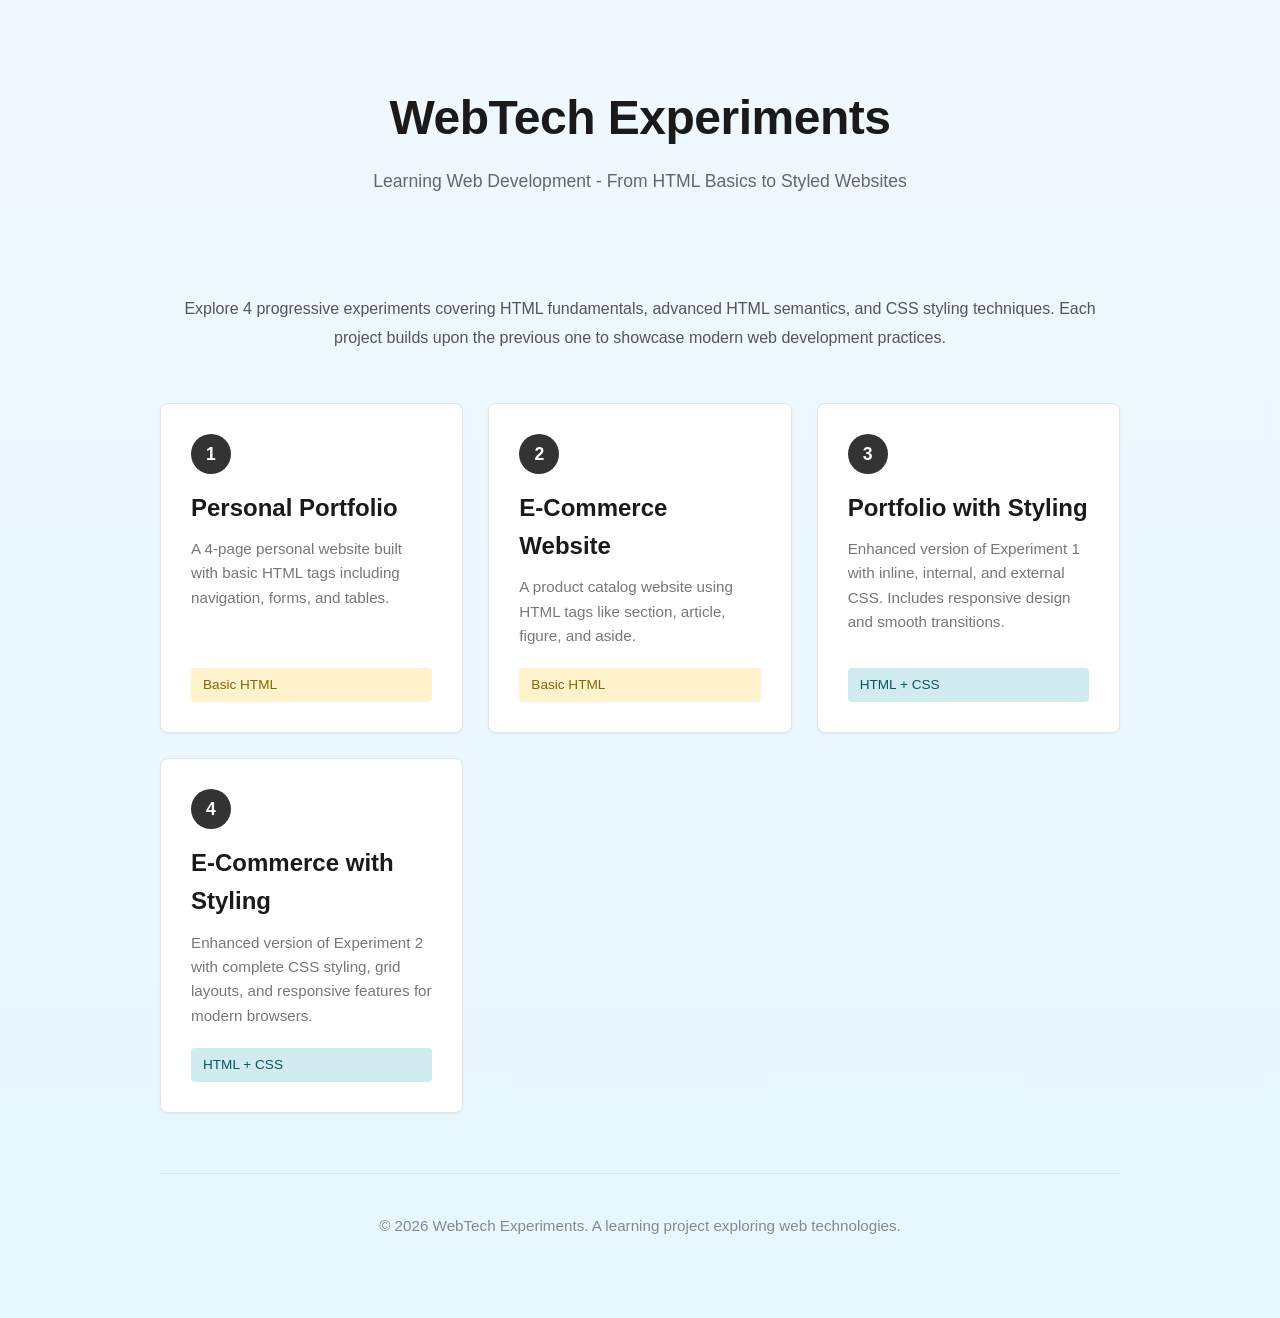
==== index.html @ 1b622135 "Rename indexMenu.html to index.html" ====
<!DOCTYPE html>
<html lang="en">

<head>
    <meta charset="UTF-8">
    <meta name="viewport" content="width=device-width, initial-scale=1.0">
    <title>WebTech Experiments</title>
    <link rel="stylesheet" href="style.css">
</head>

<body>
    <div class="container">
        <header>
            <h1>WebTech Experiments</h1>
            <p>Learning Web Development - From HTML Basics to Styled Websites</p>
        </header>

        <div class="intro">
            <p>Explore 4 progressive experiments covering HTML fundamentals, advanced HTML semantics, and CSS styling
                techniques. Each project builds upon the previous one to showcase modern web development practices.</p>
        </div>

        <section class="experiments">
            <a href="Exp1/index.html" class="experiment-card">
                <div class="experiment-number">1</div>
                <h2>Personal Portfolio</h2>
                <p>A 4-page personal website built with basic HTML tags including navigation, forms, and tables.</p>
                <span class="experiment-type html">Basic HTML</span>
            </a>

            <a href="Exp2/index.html" class="experiment-card">
                <div class="experiment-number">2</div>
                <h2>E-Commerce Website</h2>
                <p>A product catalog website using HTML tags like section, article, figure, and aside.</p>
                <span class="experiment-type html">Basic HTML</span>
            </a>

            <a href="Exp3/index.html" class="experiment-card">
                <div class="experiment-number">3</div>
                <h2>Portfolio with Styling</h2>
                <p>Enhanced version of Experiment 1 with inline, internal, and external CSS. Includes responsive design
                    and smooth transitions.</p>
                <span class="experiment-type css">HTML + CSS</span>
            </a>

            <a href="Exp4/index.html" class="experiment-card">
                <div class="experiment-number">4</div>
                <h2>E-Commerce with Styling</h2>
                <p>Enhanced version of Experiment 2 with complete CSS styling, grid layouts, and responsive features for
                    modern browsers.</p>
                <span class="experiment-type css">HTML + CSS</span>
            </a>
        </section>

        <footer>
            <p>&copy; 2026 WebTech Experiments. A learning project exploring web technologies.</p>
        </footer>
    </div>
</body>

</html>
---- style.css ----
* {
    margin: 0;
    padding: 0;
    box-sizing: border-box;
}

body {
    font-family: 'Segoe UI', Tahoma, Geneva, Verdana, sans-serif;
    background-image: linear-gradient(to bottom, #f0f8ff, #e6f7ff);
    color: #333;
    line-height: 1.6;
}

.container {
    max-width: 1000px;
    margin: 0 auto;
    padding: 40px 20px;
}

header {
    text-align: center;
    margin-bottom: 60px;
    padding: 40px 0;
}

header h1 {
    font-size: 3em;
    color: #1a1a1a;
    margin-bottom: 10px;
    font-weight: 600;
    letter-spacing: -0.5px;
}

header p {
    font-size: 1.1em;
    color: #666;
    font-weight: 300;
}

.intro {
    text-align: center;
    margin-bottom: 50px;
    color: #555;
    font-size: 1em;
    line-height: 1.8;
}

.experiments {
    display: grid;
    grid-template-columns: repeat(auto-fit, minmax(280px, 1fr));
    gap: 25px;
    margin-bottom: 40px;
}

.experiment-card {
    background: white;
    border: 1px solid #e5e5e5;
    border-radius: 8px;
    padding: 30px;
    text-decoration: none;
    color: #333;
    transition: all 0.3s ease;
    box-shadow: 0 1px 3px rgba(0, 0, 0, 0.05);
    display: flex;
    flex-direction: column;
}

.experiment-card:hover {
    transform: translateY(-2px);
    box-shadow: 0 8px 16px rgba(0, 0, 0, 0.1);
    border-color: #bbb;
}

.experiment-number {
    display: inline-block;
    width: 40px;
    height: 40px;
    background-color: #333;
    color: white;
    border-radius: 50%;
    text-align: center;
    line-height: 40px;
    font-weight: bold;
    margin-bottom: 15px;
    font-size: 1.1em;
}

.experiment-card h2 {
    font-size: 1.5em;
    margin-bottom: 10px;
    font-weight: 600;
    color: #1a1a1a;
}

.experiment-card p {
    font-size: 0.95em;
    color: #777;
    margin-bottom: 20px;
    flex-grow: 1;
    line-height: 1.6;
}

.experiment-type {
    display: inline-block;
    background-color: #f0f0f0;
    color: #666;
    padding: 6px 12px;
    border-radius: 4px;
    font-size: 0.85em;
    font-weight: 500;
}

.experiment-type.html {
    background-color: #fff3cd;
    color: #856404;
}

.experiment-type.css {
    background-color: #d1ecf1;
    color: #0c5460;
}

footer {
    background-image: linear-gradient();
    text-align: center;
    margin-top: 60px;
    padding: 40px 0;
    border-top: 1px solid #e5e5e5;
    color: #888;
    font-size: 0.95em;
}

/* Responsive Design */
@media (max-width: 768px) {
    header h1 {
        font-size: 2em;
    }

    header p {
        font-size: 1em;
    }

    .experiments {
        grid-template-columns: 1fr;
        gap: 15px;
    }

    .container {
        padding: 30px 15px;
    }
}

@media (max-width: 480px) {
    header {
        margin-bottom: 40px;
        padding: 20px 0;
    }

    header h1 {
        font-size: 1.6em;
    }

    .experiment-card {
        padding: 20px;
    }

    .experiment-card h2 {
        font-size: 1.2em;
    }
}
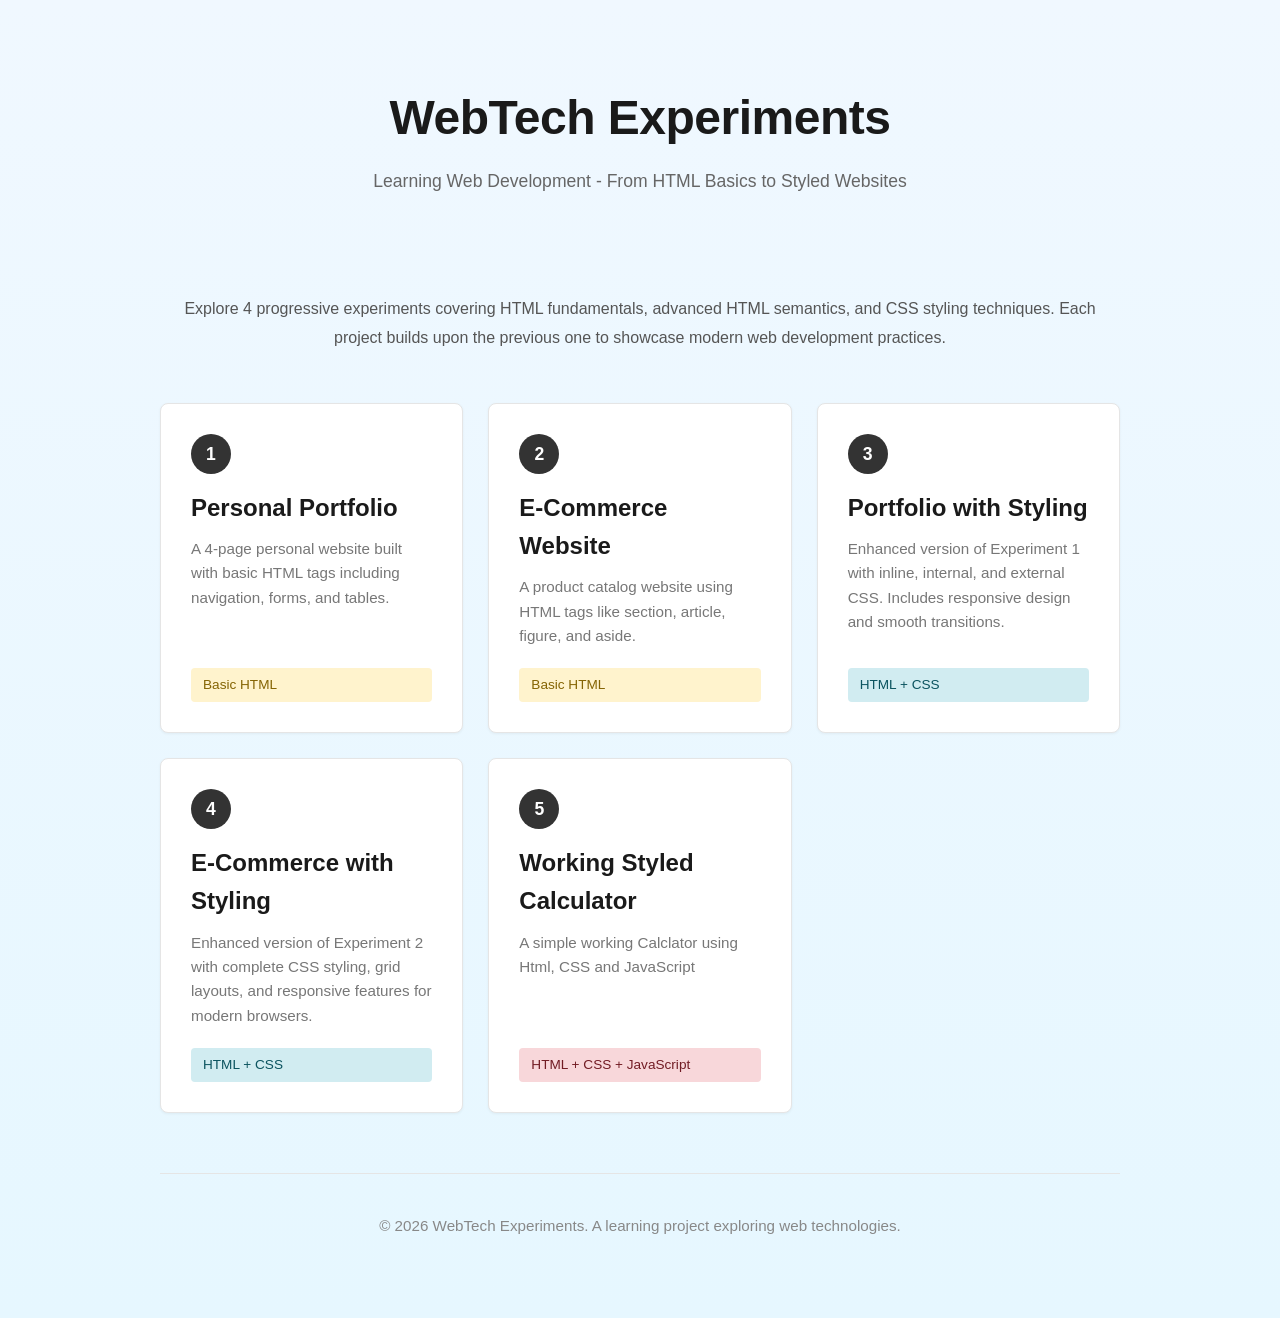
==== commit 9084320a: "Added Exp5: Simple Calculator (Using Html, Css and javaScript)" ====
--- a/index.html
+++ b/index.html
@@ -50,6 +50,13 @@
                     modern browsers.</p>
                 <span class="experiment-type css">HTML + CSS</span>
             </a>
+
+            <a href="Exp5/index.html" class="experiment-card">
+                <div class="experiment-number">5</div>
+                <h2>Working Styled Calculator</h2>
+                <p>A simple working Calclator using Html, CSS and JavaScript</p>
+                <span class="experiment-type javascript">HTML + CSS + JavaScript</span>
+            </a>
         </section>
 
         <footer>
@@ -58,4 +65,4 @@
     </div>
 </body>
 
-</html>
+</html>
--- a/style.css
+++ b/style.css
@@ -120,6 +120,11 @@
     color: #0c5460;
 }
 
+.experiment-type.javascript {
+    background-color: #f8d7da;
+    color: #721c24;
+}
+
 footer {
     background-image: linear-gradient();
     text-align: center;
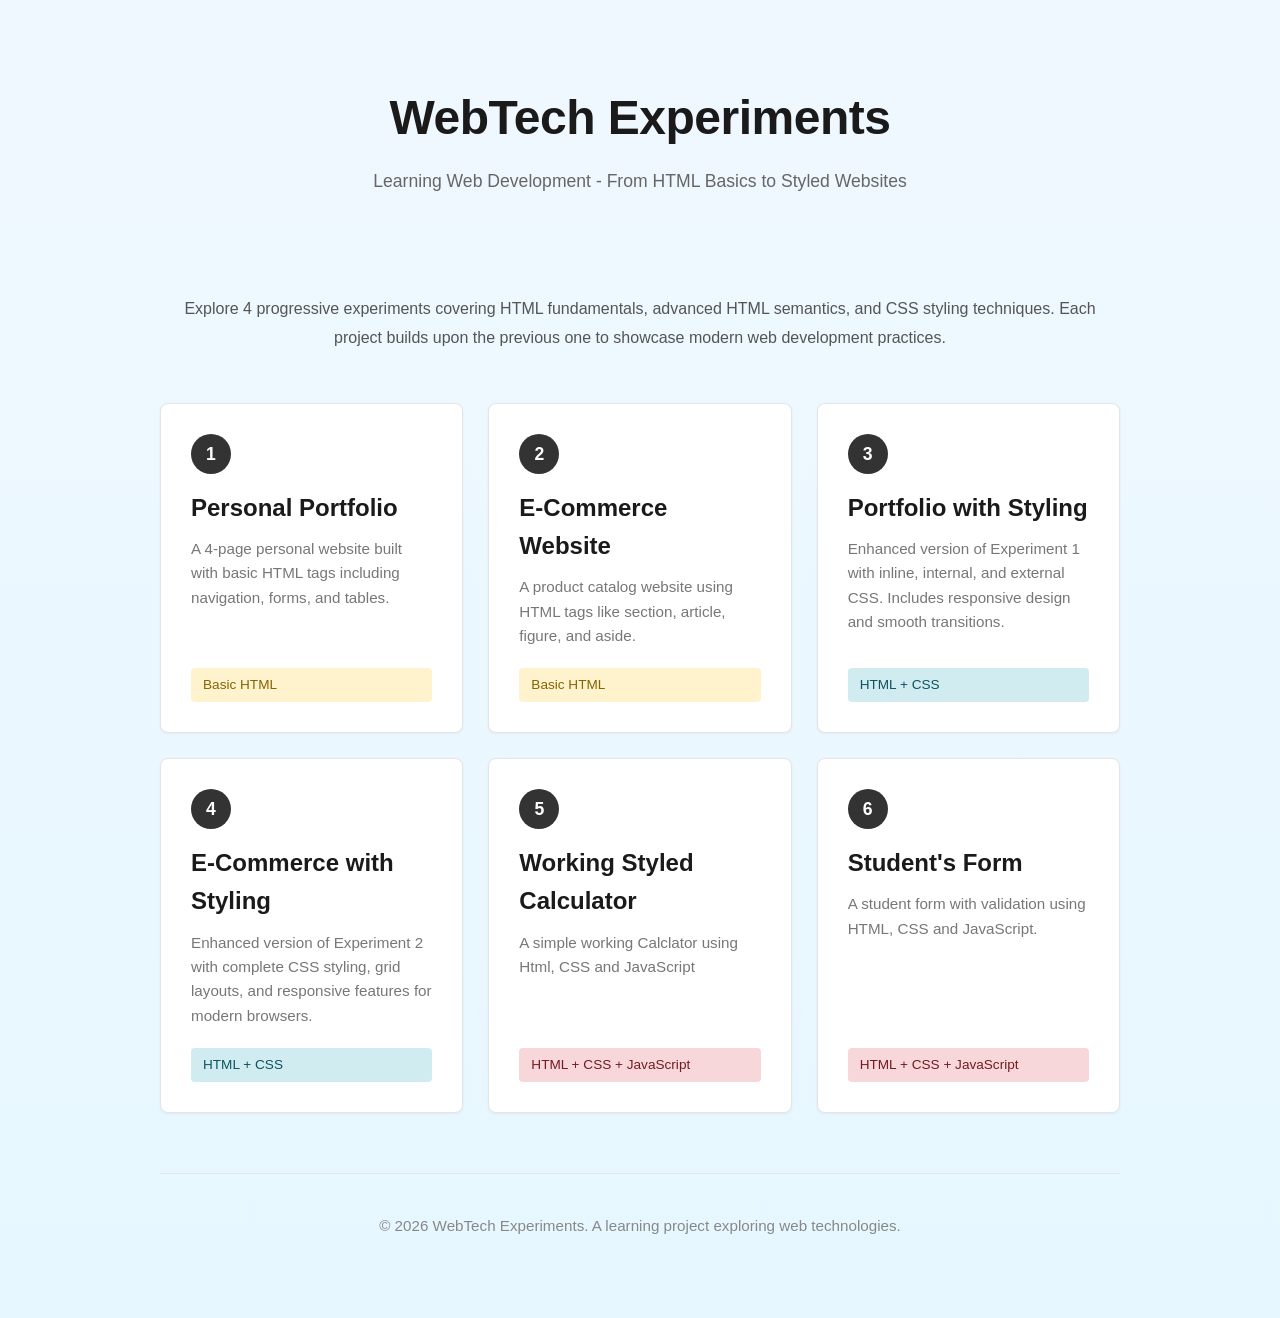
==== commit 73f73cdf: "Added Experiment 6" ====
--- a/index.html
+++ b/index.html
@@ -57,6 +57,13 @@
                 <p>A simple working Calclator using Html, CSS and JavaScript</p>
                 <span class="experiment-type javascript">HTML + CSS + JavaScript</span>
             </a>
+
+            <a href="Exp6/index.html" class="experiment-card">
+                <div class="experiment-number">6</div>
+                <h2>Student's Form</h2>
+                <p>A student form with validation using HTML, CSS and JavaScript.</p>
+                <span class="experiment-type javascript">HTML + CSS + JavaScript</span>
+            </a>
         </section>
 
         <footer>
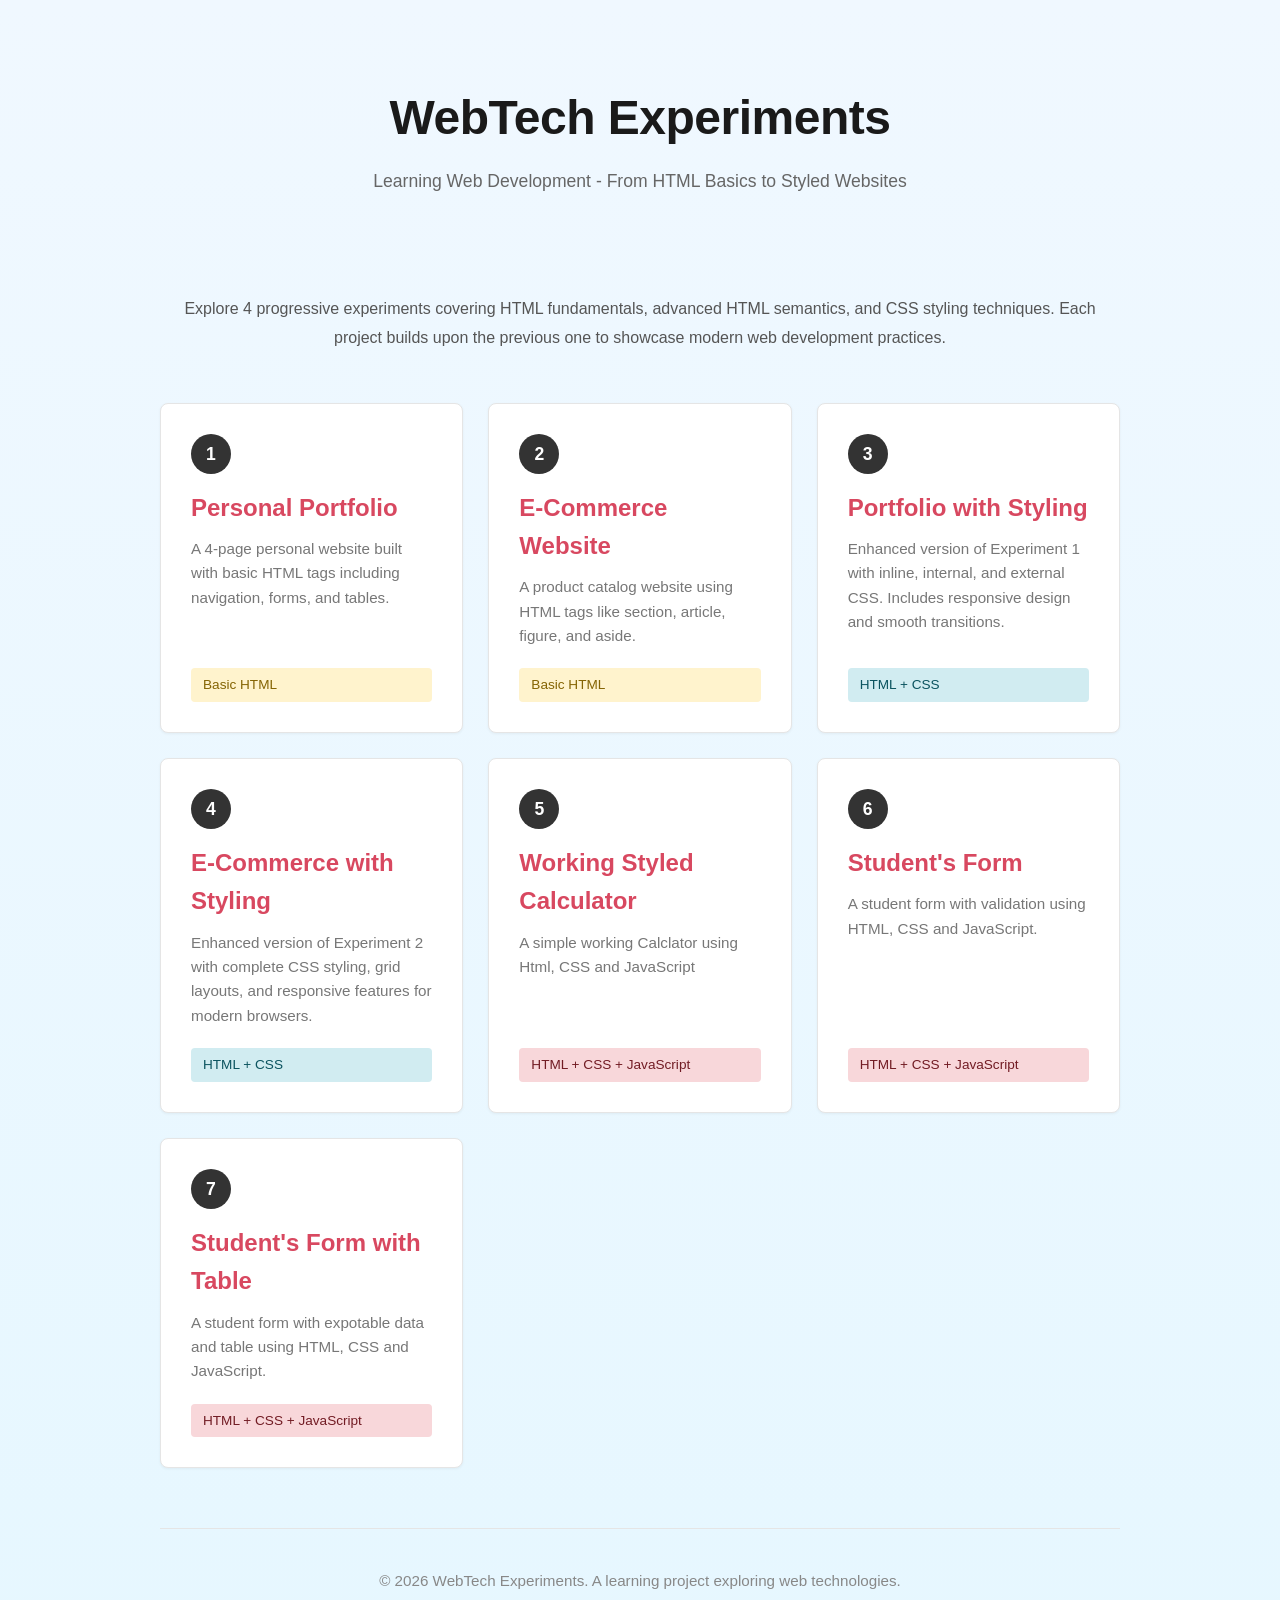
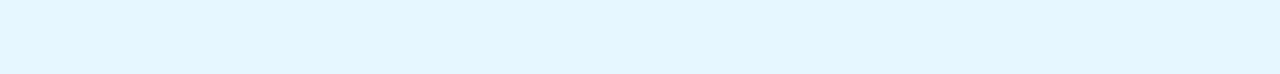
==== commit 139cb2a9: "Added exp 7" ====
--- a/index.html
+++ b/index.html
@@ -64,6 +64,13 @@
                 <p>A student form with validation using HTML, CSS and JavaScript.</p>
                 <span class="experiment-type javascript">HTML + CSS + JavaScript</span>
             </a>
+
+            <a href="Exp7/index.html" class="experiment-card">
+                <div class="experiment-number">7</div>
+                <h2>Student's Form with Table</h2>
+                <p>A student form with expotable data and table using HTML, CSS and JavaScript.</p>
+                <span class="experiment-type javascript">HTML + CSS + JavaScript</span>
+            </a>
         </section>
 
         <footer>
--- a/style.css
+++ b/style.css
@@ -89,7 +89,7 @@
     font-size: 1.5em;
     margin-bottom: 10px;
     font-weight: 600;
-    color: #1a1a1a;
+    color: #d84860;
 }
 
 .experiment-card p {
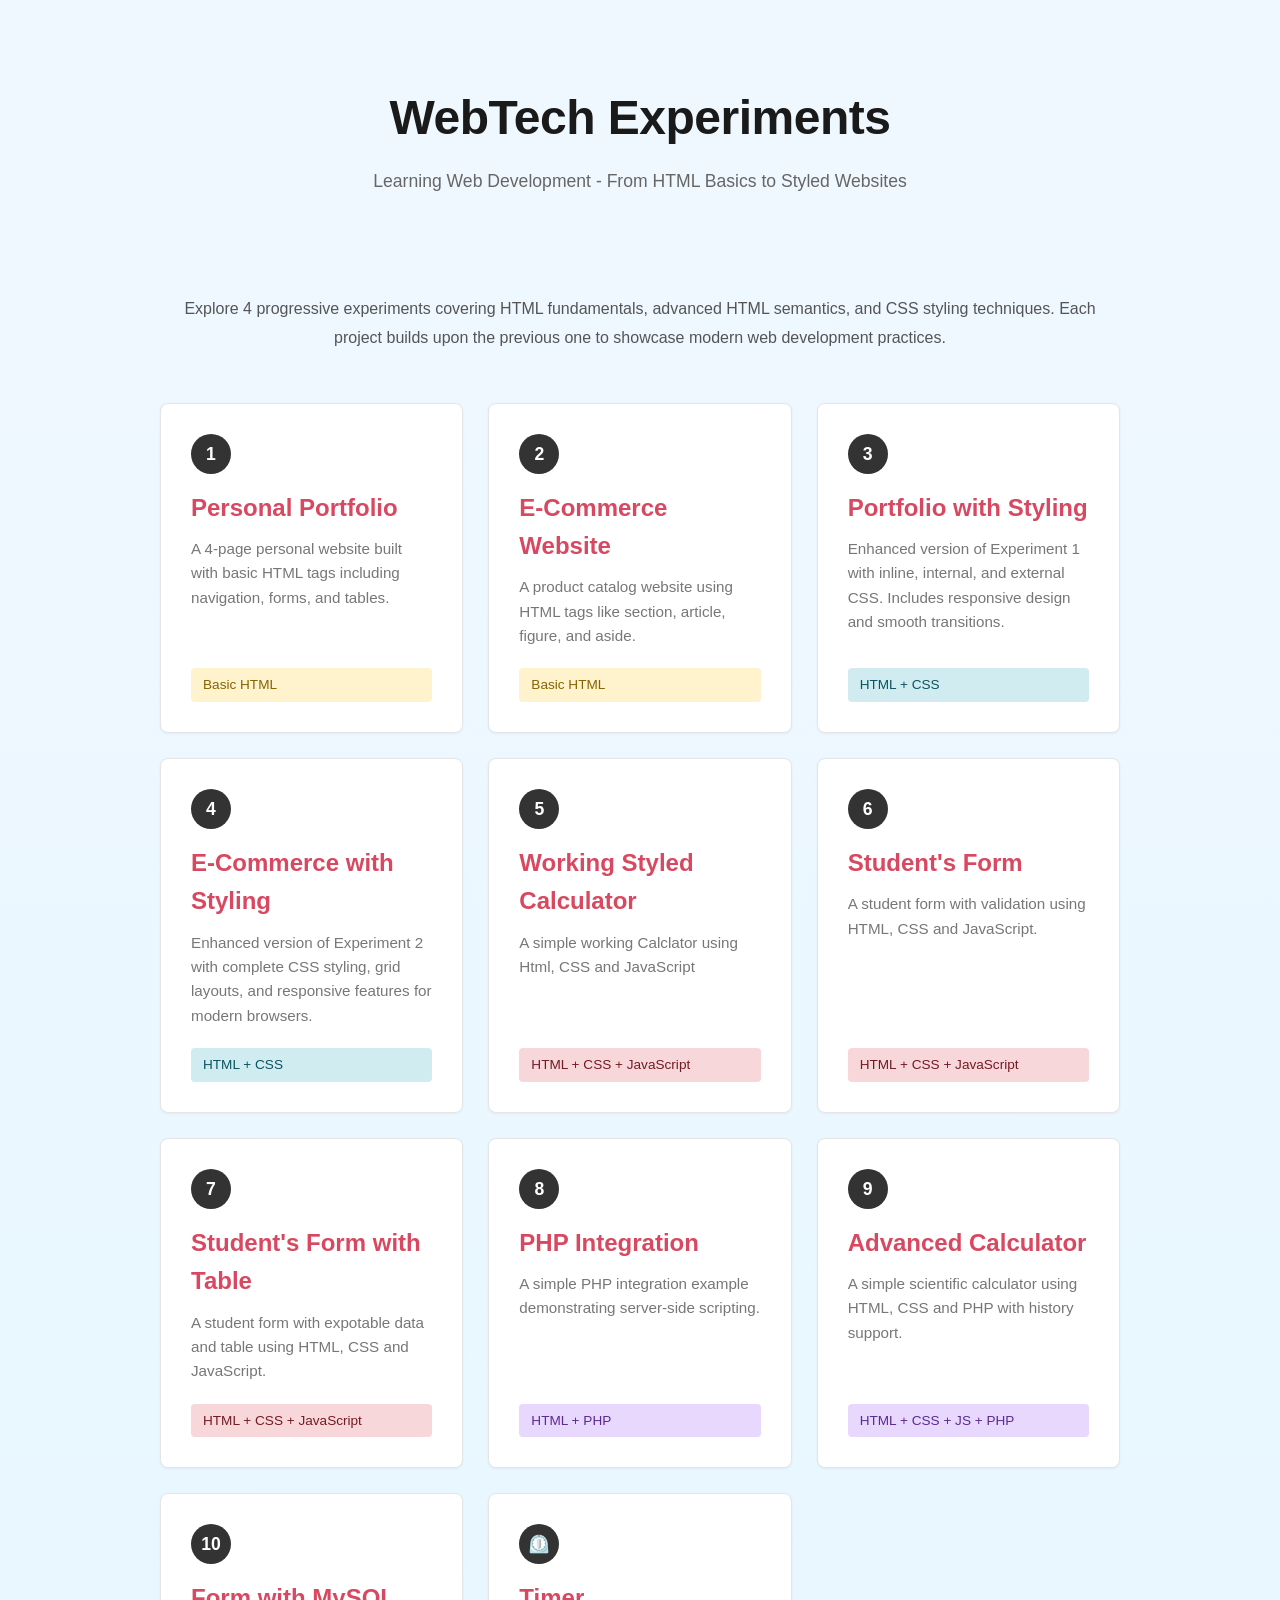
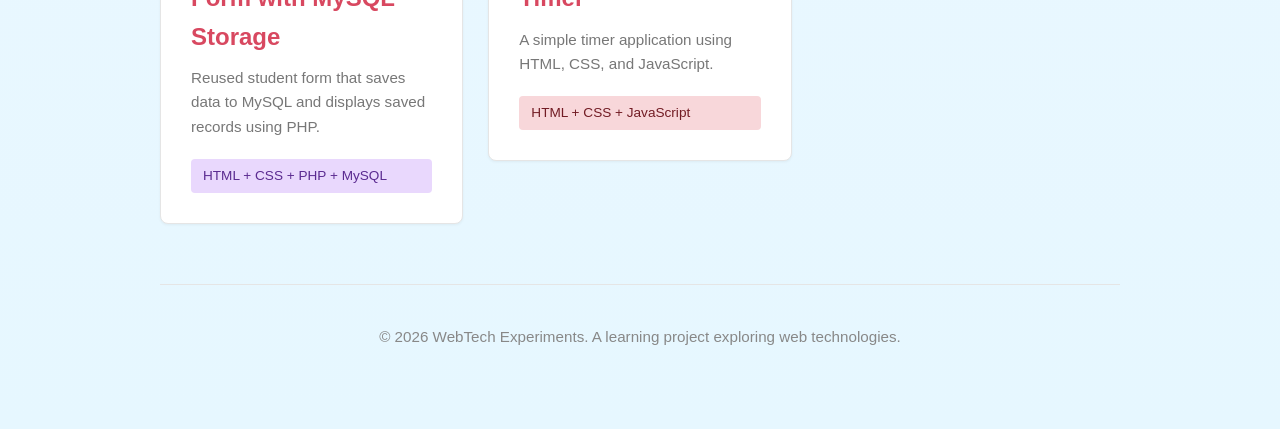
==== commit b8b0244c: "Finalize Exp8-10 updates, redirects, and deploy bundle" ====
--- a/index.html
+++ b/index.html
@@ -71,6 +71,37 @@
                 <p>A student form with expotable data and table using HTML, CSS and JavaScript.</p>
                 <span class="experiment-type javascript">HTML + CSS + JavaScript</span>
             </a>
+
+            <a href="Exp8/index.html" class="experiment-card">
+                <div class="experiment-number">8</div>
+                <h2>PHP Integration</h2>
+                <p>A simple PHP integration example demonstrating server-side scripting.</p>
+                <span class="experiment-type php">HTML + PHP</span>
+            </a>
+
+            <a href="Exp9/index.html" class="experiment-card">
+                <div class="experiment-number">9</div>
+                <h2>Advanced Calculator</h2>
+                <p>A simple scientific calculator using HTML, CSS and PHP with history support.</p>
+                <span class="experiment-type php">HTML + CSS + JS + PHP</span>
+            </a>
+
+            <a href="Exp10/index.html" class="experiment-card">
+                <div class="experiment-number">10</div>
+                <h2>Form with MySQL Storage</h2>
+                <p>Reused student form that saves data to MySQL and displays saved records using PHP.</p>
+                <span class="experiment-type php">HTML + CSS + PHP + MySQL</span>
+            </a>
+
+            <div>
+                <a href="Timer/index.html" class="experiment-card">
+                    <div class="experiment-number">⏲️</div>
+                    <h2>Timer</h2>
+                    <p>A simple timer application using HTML, CSS, and JavaScript.</p>
+                    <span class="experiment-type javascript">HTML + CSS + JavaScript</span>
+                </a>
+            </div>
+
         </section>
 
         <footer>
--- a/style.css
+++ b/style.css
@@ -125,6 +125,11 @@
     color: #721c24;
 }
 
+.experiment-type.php {
+    background-color: #e9d8fd;
+    color: #5b2b91;
+}
+
 footer {
     background-image: linear-gradient();
     text-align: center;
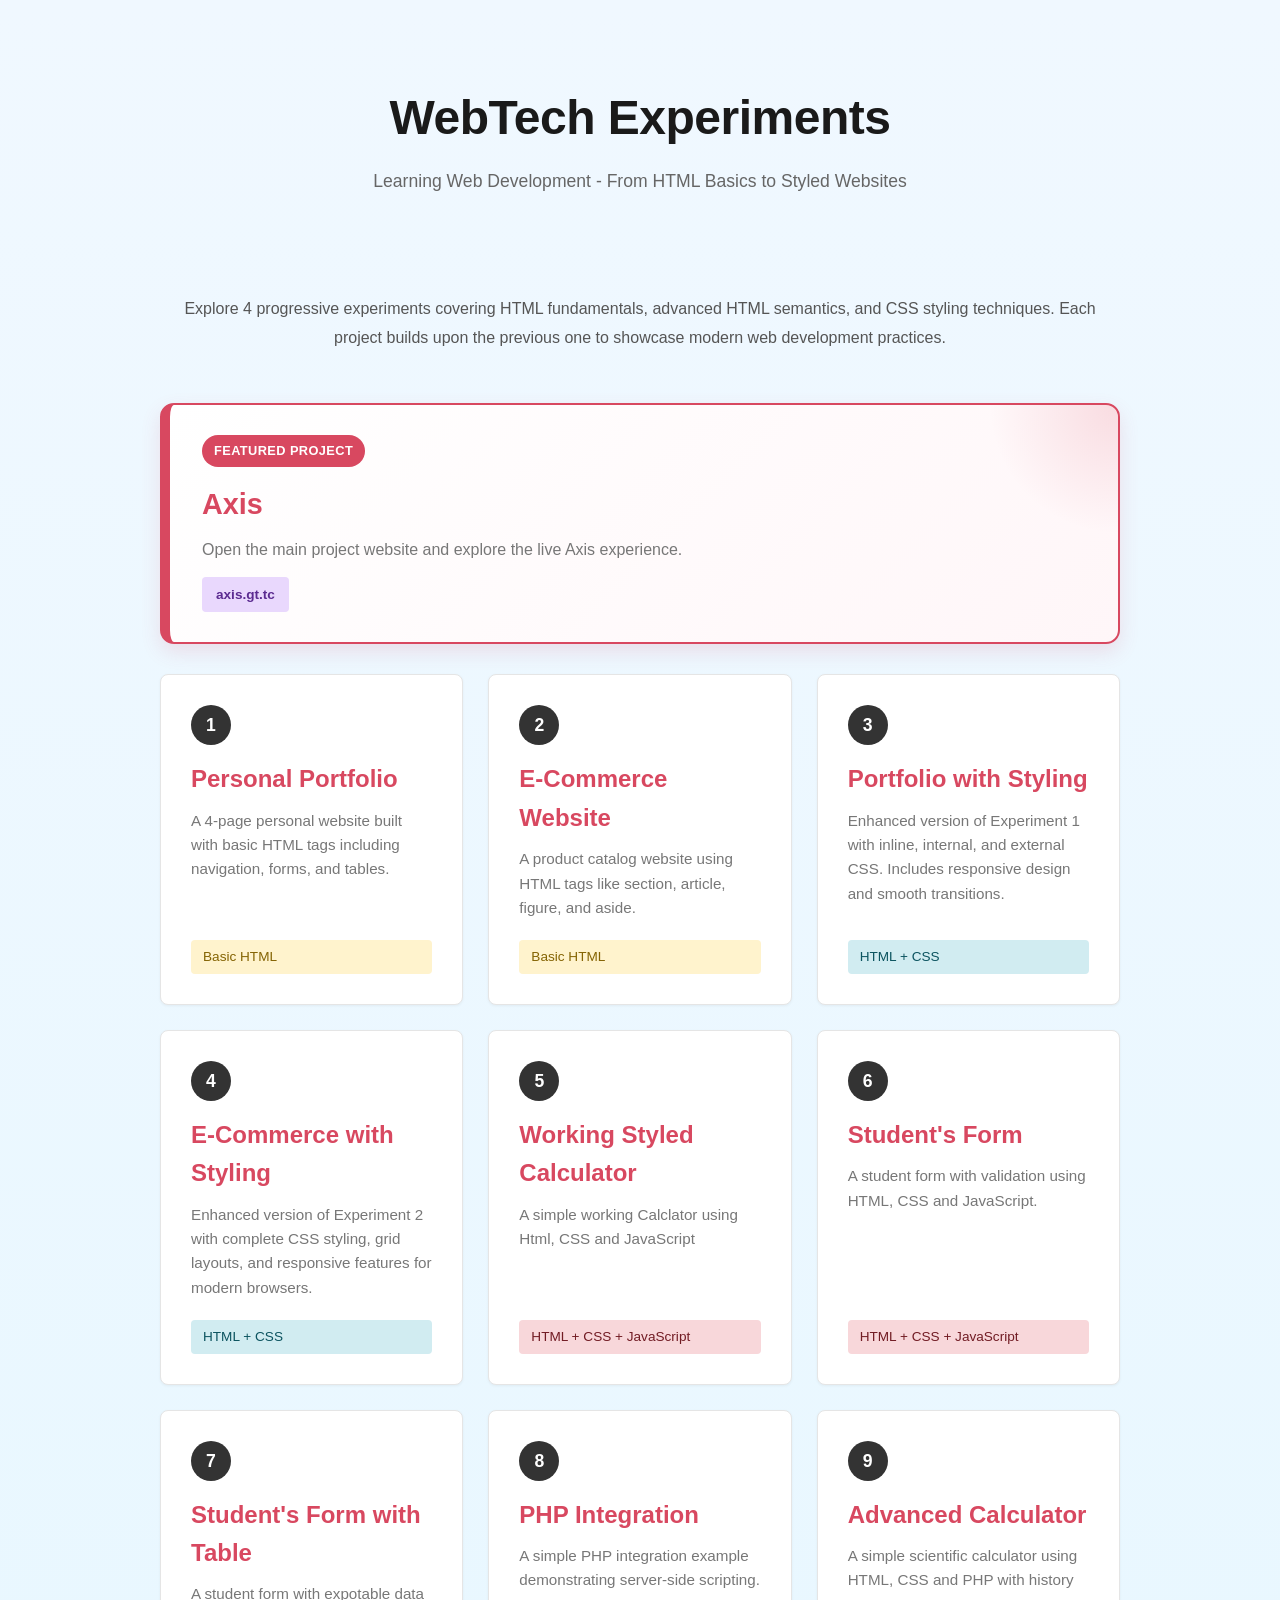
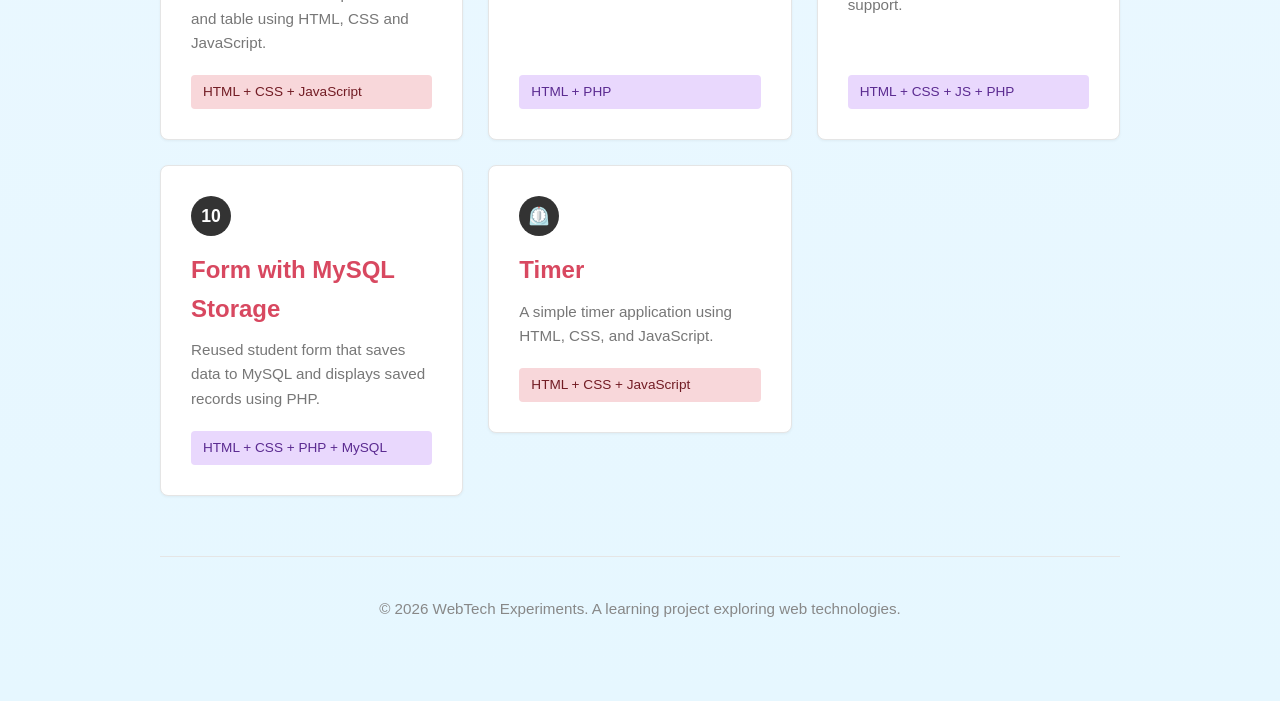
==== commit fc79076f: "Added main project" ====
--- a/index.html
+++ b/index.html
@@ -18,6 +18,15 @@
         <div class="intro">
             <p>Explore 4 progressive experiments covering HTML fundamentals, advanced HTML semantics, and CSS styling
                 techniques. Each project builds upon the previous one to showcase modern web development practices.</p>
+        </div>
+
+        <div class="project-links">
+            <a href="https://axis.gt.tc" class="project-card" target="_blank" rel="noopener noreferrer">
+                <div class="project-label">Featured Project</div>
+                <h2>Axis</h2>
+                <p>Open the main project website and explore the live Axis experience.</p>
+                <span class="project-url">axis.gt.tc</span>
+            </a>
         </div>
 
         <section class="experiments">
@@ -79,14 +88,14 @@
                 <span class="experiment-type php">HTML + PHP</span>
             </a>
 
-            <a href="Exp9/index.html" class="experiment-card">
+            <a href="http://webtech-exps.gt.tc/exp9.php" class="experiment-card">
                 <div class="experiment-number">9</div>
                 <h2>Advanced Calculator</h2>
                 <p>A simple scientific calculator using HTML, CSS and PHP with history support.</p>
                 <span class="experiment-type php">HTML + CSS + JS + PHP</span>
             </a>
 
-            <a href="Exp10/index.html" class="experiment-card">
+            <a href="http://webtech-exps.gt.tc/exp10.php" class="experiment-card">
                 <div class="experiment-number">10</div>
                 <h2>Form with MySQL Storage</h2>
                 <p>Reused student form that saves data to MySQL and displays saved records using PHP.</p>
--- a/style.css
+++ b/style.css
@@ -43,6 +43,82 @@
     color: #555;
     font-size: 1em;
     line-height: 1.8;
+}
+
+.project-links {
+    margin-bottom: 30px;
+}
+
+.project-card {
+    display: flex;
+    flex-direction: column;
+    background: linear-gradient(135deg, #fff 0%, #fff6f8 100%);
+    border: 2px solid #d84860;
+    border-left: 10px solid #d84860;
+    border-radius: 14px;
+    padding: 30px 32px;
+    text-decoration: none;
+    color: #333;
+    box-shadow: 0 8px 20px rgba(216, 72, 96, 0.14);
+    transition: all 0.3s ease;
+    position: relative;
+    overflow: hidden;
+}
+
+.project-card:hover {
+    transform: translateY(-3px);
+    box-shadow: 0 14px 26px rgba(216, 72, 96, 0.2);
+    border-color: #b03050;
+}
+
+.project-card::after {
+    content: '';
+    position: absolute;
+    top: 0;
+    right: 0;
+    width: 140px;
+    height: 140px;
+    background: radial-gradient(circle at top right, rgba(216, 72, 96, 0.16), transparent 65%);
+    pointer-events: none;
+}
+
+.project-label {
+    display: inline-block;
+    width: fit-content;
+    background-color: #d84860;
+    color: white;
+    border-radius: 999px;
+    padding: 6px 12px;
+    font-size: 0.8em;
+    font-weight: 700;
+    margin-bottom: 14px;
+    letter-spacing: 0.4px;
+    text-transform: uppercase;
+}
+
+.project-card h2 {
+    font-size: 1.8em;
+    margin-bottom: 10px;
+    font-weight: 700;
+    color: #d84860;
+}
+
+.project-card p {
+    font-size: 1em;
+    color: #777;
+    margin-bottom: 14px;
+    line-height: 1.6;
+}
+
+.project-url {
+    display: inline-block;
+    width: fit-content;
+    color: #5b2b91;
+    background-color: #e9d8fd;
+    padding: 7px 14px;
+    border-radius: 4px;
+    font-size: 0.85em;
+    font-weight: 600;
 }
 
 .experiments {
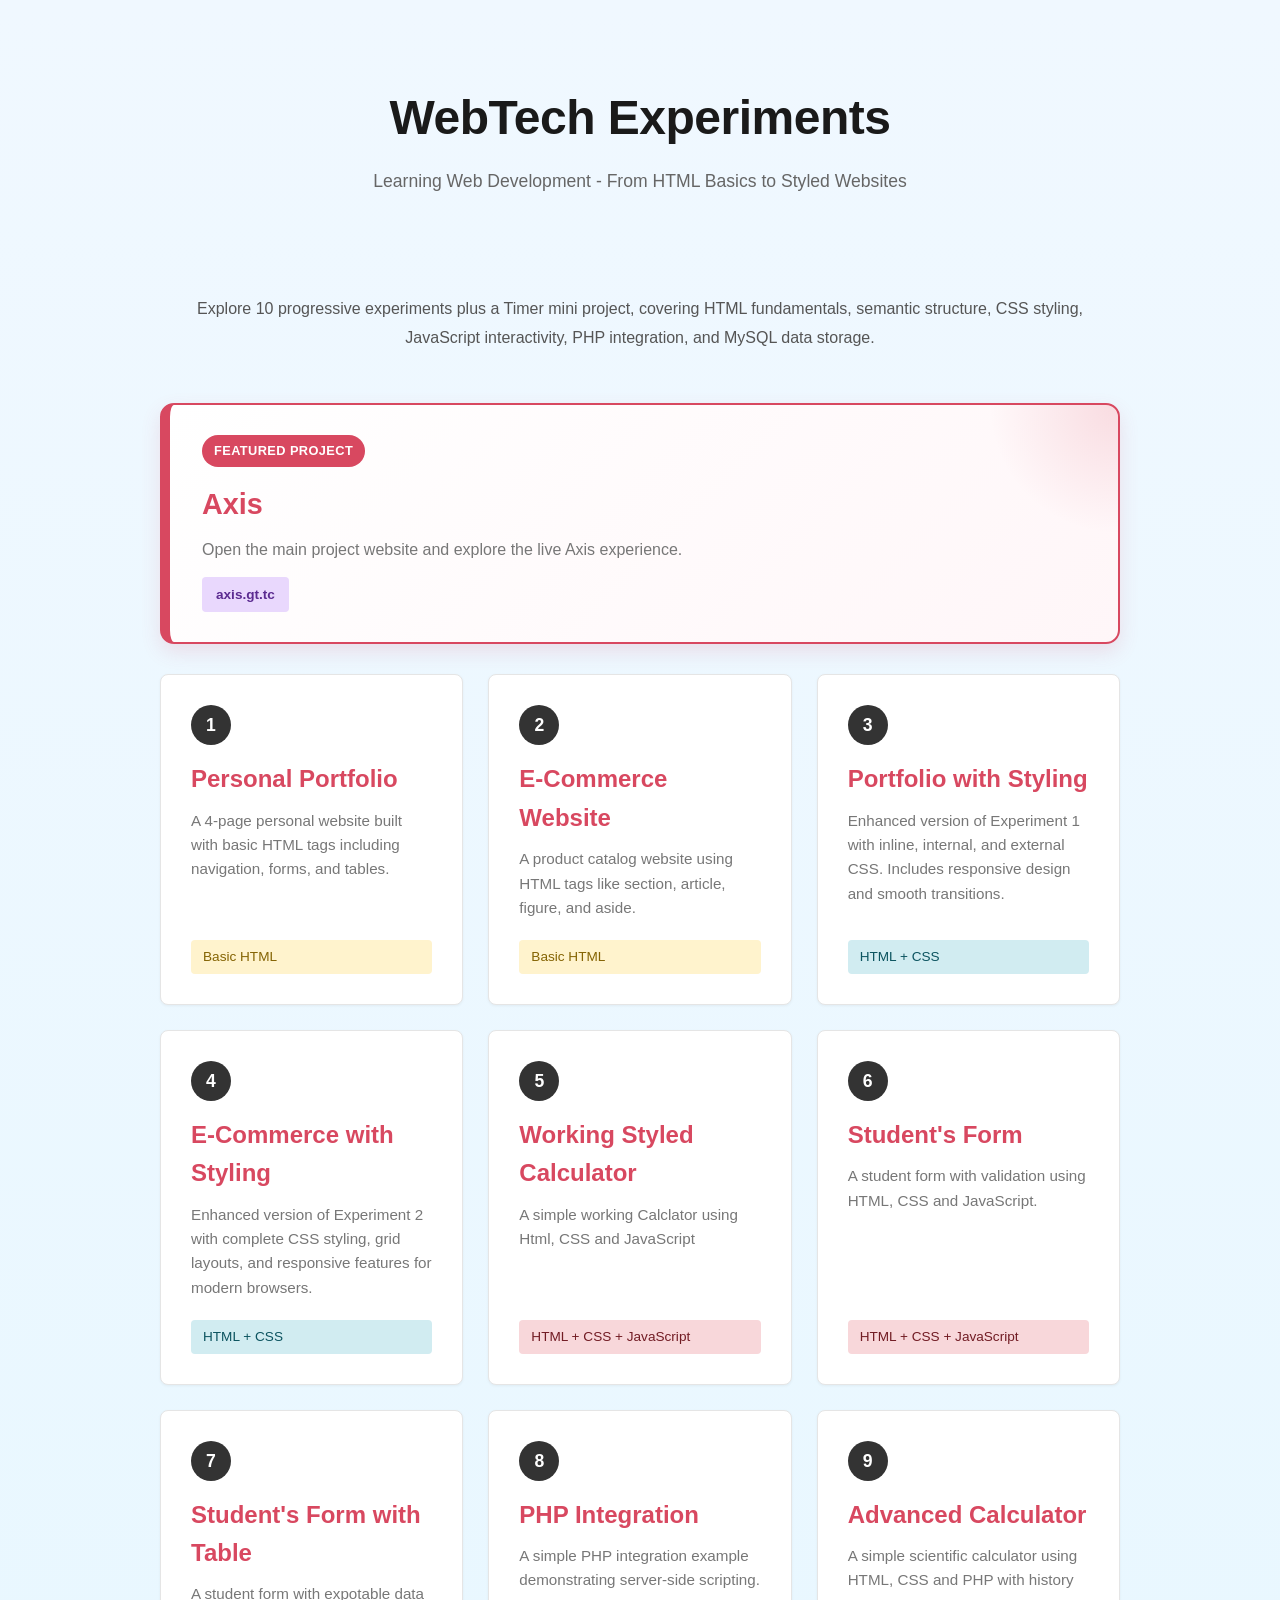
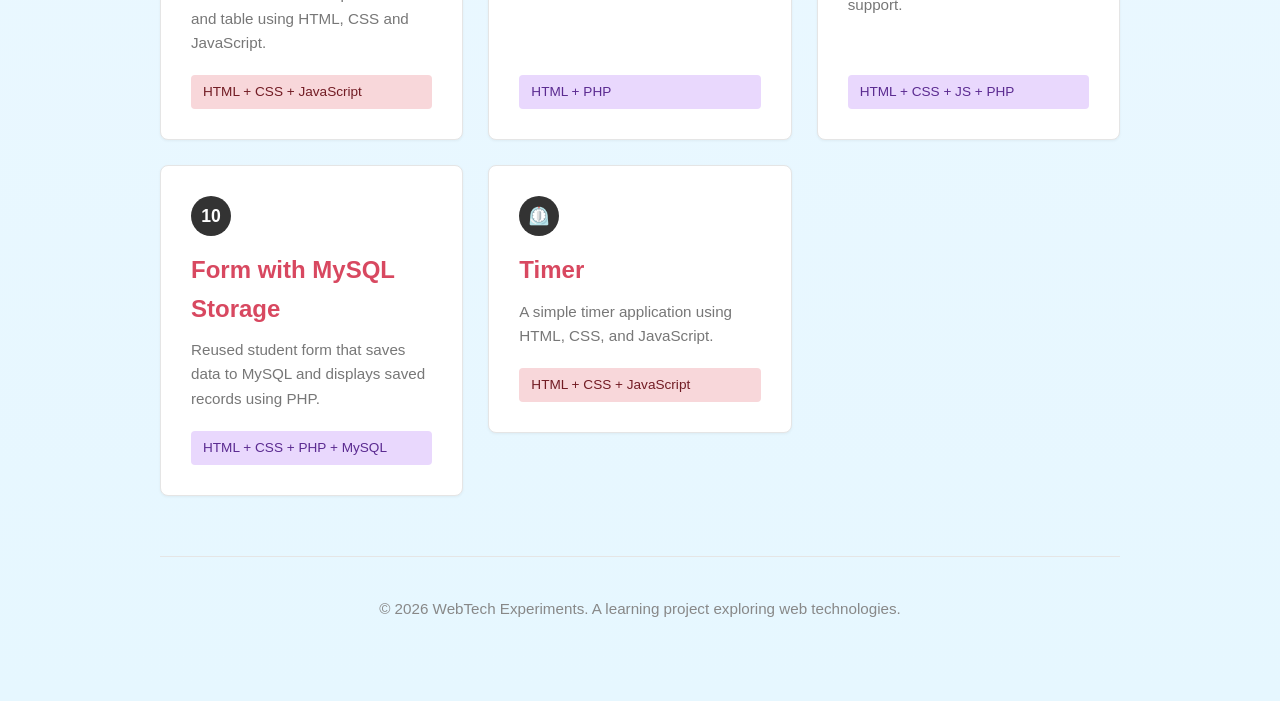
==== commit ce71cb40: "Updated the description" ====
--- a/index.html
+++ b/index.html
@@ -16,8 +16,8 @@
         </header>
 
         <div class="intro">
-            <p>Explore 4 progressive experiments covering HTML fundamentals, advanced HTML semantics, and CSS styling
-                techniques. Each project builds upon the previous one to showcase modern web development practices.</p>
+            <p>Explore 10 progressive experiments plus a Timer mini project, covering HTML fundamentals, semantic
+                structure, CSS styling, JavaScript interactivity, PHP integration, and MySQL data storage.</p>
         </div>
 
         <div class="project-links">
